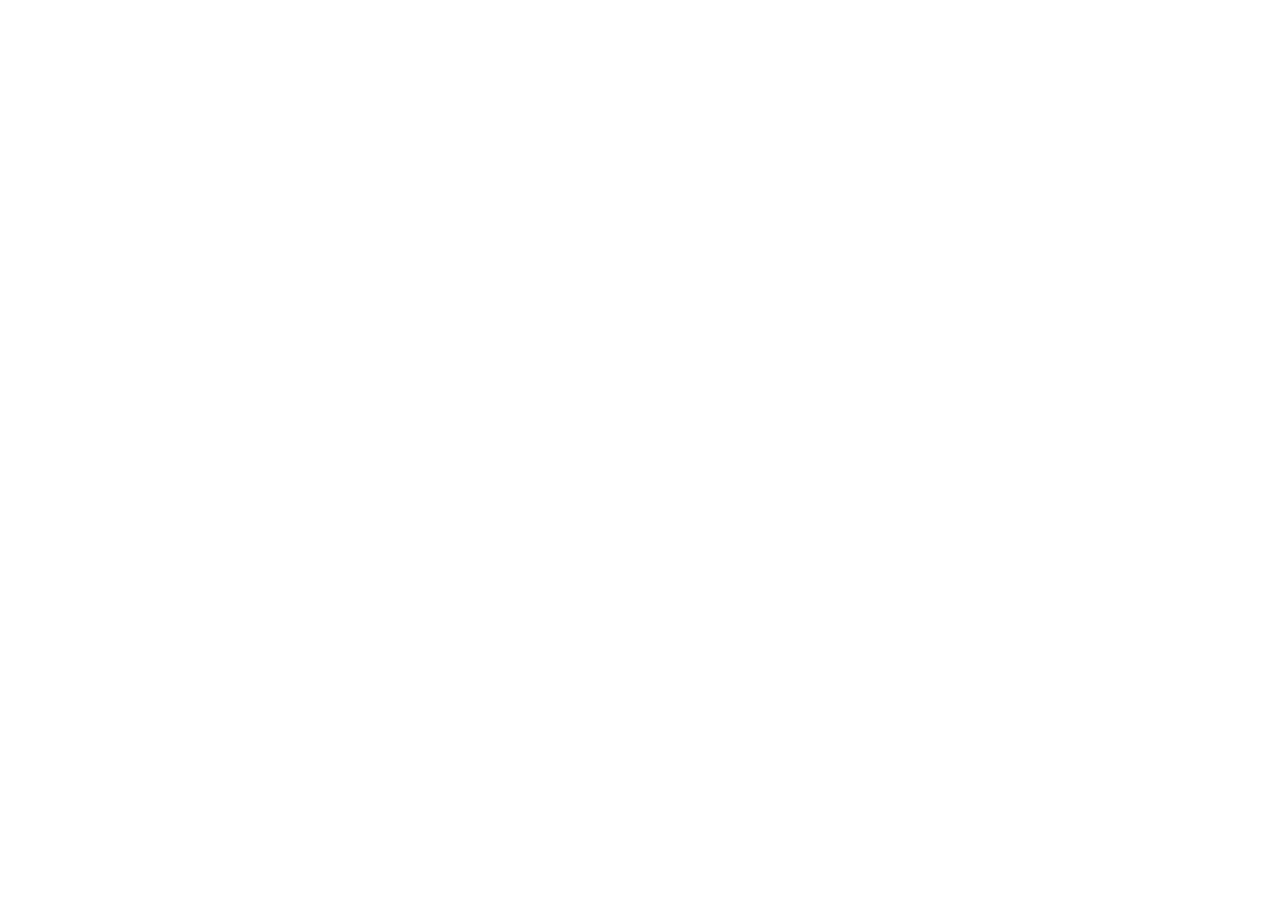
==== docs/avis-legal.html @ bd7a4667 "eeqeqe" ====
<!DOCTYPE html> 
<html lang="ca"> 
<head> 
<meta charset="UTF-8"> 
<meta name="viewport" content="width=device-width, initial-scale=1.0"> 
<title>FoodLogístic S.A. | Logística Alimentària a Mataró</title> 
<link href="https://fonts.googleapis.com/css2?family=Inter:wght@400;700&family=Montserrat:wght@800&display=swap" rel="stylesheet"> 

<style>
/* --- VARIABLES CSS --- */
:root {
--primary: #e63946;
--secondary: #1d3557;
--accent: #457b9d;
--bg-light: #f1faee;
--text-dark: #1d1d1b;
--white: #ffffff;
--transition: all 0.3s ease;
}

* {
margin: 0;
padding: 0;
box-sizing: border-box;
}

body {
font-family: 'Inter', sans-serif;
line-height: 1.6;
color: var(--text-dark);
scroll-behavior: smooth;
}

.container {
max-width: 1200px;
margin: 0 auto;
padding: 0 2rem;
}

h1, h2, h3 {
font-family: 'Montserrat', sans-serif;
text-transform: uppercase;
}

ul { list-style: none; }

a {
text-decoration: none;
color: inherit;
}

/* --- NAVEGACIÓ --- */
header {
background-color: var(--white);
padding: 1.5rem 0;
position: fixed;
width: 100%;
top: 0;
z-index: 1000;
box-shadow: 0 2px 10px rgba(0,0,0,0.1);
}

nav {
display: flex;
justify-content: space-between;
align-items: center;
}

.logo {
font-size: 1.5rem;
font-weight: 800;
color: var(--secondary);
letter-spacing: -1px;
}

.logo span {
color: var(--primary);
}

.nav-links {
display: flex;
gap: 2rem;
}

.nav-links a {
font-weight: 700;
font-size: 0.9rem;
transition: var(--transition);
}

.nav-links a:hover {
color: var(--primary);
}

/* --- HERO --- */
#inici {
height: 80vh;
background: linear-gradient(rgba(29, 53, 87, 0.7), rgba(29, 53, 87, 0.7)), url('https://images.unsplash.com/photo-1586528116311-ad8dd3c8310d?auto=format&fit=crop&q=80&w=1600') no-repeat center center/cover;
display: flex;
align-items: center;
justify-content: center;
text-align: center;
color: var(--white);
margin-top: 60px;
}

.hero-content h1 {
font-size: 3.5rem;
margin-bottom: 1rem;
line-height: 1.1;
}

.hero-content p {
font-size: 1.2rem;
margin-bottom: 2rem;
max-width: 700px;
margin-inline: auto;
}

.btn {
display: inline-block;
padding: 1rem 2.5rem;
background-color: var(--primary);
color: var(--white);
font-weight: 700;
border-radius: 4px;
transition: var(--transition);
border: none;
cursor: pointer;
}

.btn:hover {
background-color: #c92a35;
transform: translateY(-3px);
}

/* --- SECCIONS --- */
section {
padding: 100px 0;
}

.section-title {
text-align: center;
margin-bottom: 3rem;
font-size: 2.5rem;
color: var(--secondary);
}

.services-grid {
display: grid;
grid-template-columns: repeat(auto-fit, minmax(300px, 1fr));
gap: 2rem;
}

.service-card {
background: var(--white);
padding: 2.5rem;
border-radius: 8px;
box-shadow: 0 5px 15px rgba(0,0,0,0.05);
border-bottom: 4px solid var(--accent);
transition: var(--transition);
}

.service-card:hover {
transform: translateY(-10px);
border-bottom-color: var(--primary);
}

.service-card h3 {
margin-bottom: 1rem;
color: var(--secondary);
}

/* --- SOBRE NOSALTRES --- */
#sobre-nosaltres {
background-color: var(--bg-light);
}

.about-flex {
display: flex;
align-items: center;
gap: 4rem;
flex-wrap: wrap;
}

.about-text {
flex: 1;
min-width: 300px;
}

.about-image {
flex: 1;
min-width: 300px;
}

.about-image img {
width: 100%;
border-radius: 12px;
box-shadow: 20px 20px 0 var(--secondary);
}

/* --- CONTACTE --- */
.contact-wrapper {
max-width: 800px;
margin: 0 auto;
background: var(--white);
padding: 3rem;
border-radius: 12px;
box-shadow: 0 15px 35px rgba(0,0,0,0.1);
}

.form-grid {
display: grid;
grid-template-columns: 1fr 1fr;
gap: 1.5rem;
margin-bottom: 1.5rem;
}

.form-group {
display: flex;
flex-direction: column;
}

.form-group label {
font-weight: 700;
margin-bottom: 0.5rem;
font-size: 0.9rem;
}

.form-group input,
.form-group textarea {
padding: 0.8rem;
border: 1px solid #ddd;
border-radius: 4px;
font-family: inherit;
}

.form-group input:focus,
.form-group textarea:focus {
outline: 2px solid var(--accent);
border-color: var(--accent);
}

.full-width {
grid-column: span 2;
}

/* --- CHECKBOXES CONSENTIMENT --- */
.checkbox-group {
display: flex;
align-items: flex-start;
gap: 0.75rem;
margin-bottom: 1rem;
padding: 1rem;
background: var(--bg-light);
border-radius: 6px;
border-left: 3px solid var(--accent);
}

.checkbox-group input[type="checkbox"] {
margin-top: 3px;
width: 18px;
height: 18px;
flex-shrink: 0;
accent-color: var(--primary);
cursor: pointer;
}

.checkbox-group label {
font-size: 0.85rem;
line-height: 1.5;
color: var(--text-dark);
cursor: pointer;
}

.checkbox-group label a {
color: var(--primary);
text-decoration: underline;
font-weight: 700;
}

.checkbox-group label a:hover {
color: var(--secondary);
}

.checkbox-required {
border-left-color: var(--primary);
}

#form-feedback {
display: none;
margin-top: 1.5rem;
padding: 1rem;
background-color: #d4edda;
color: #155724;
border-radius: 4px;
text-align: center;
}

/* --- FOOTER --- */
footer {
background-color: var(--secondary);
color: var(--white);
padding: 4rem 0 2rem;
text-align: center;
}

.footer-info {
margin-bottom: 2rem;
}

.footer-info p {
opacity: 0.8;
font-size: 0.9rem;
}

.footer-links {
display: flex;
justify-content: center;
gap: 2rem;
margin-bottom: 1.5rem;
flex-wrap: wrap;
}

.footer-links a {
color: rgba(255,255,255,0.7);
font-size: 0.85rem;
text-decoration: underline;
transition: var(--transition);
}

.footer-links a:hover {
color: var(--white);
}

/* RESPONSIVE */
@media (max-width: 768px) {
.nav-links { display: none; }
.hero-content h1 { font-size: 2.2rem; }
.form-grid { grid-template-columns: 1fr; }
.full-width { grid-column: span 1; }
.modal-box { padding: 2rem 1.5rem; }
#cookie-banner {
flex-direction: column;
align-items: flex-start;
}
}
</style>
</head>

<script type="text/javascript">
var sc_project=13221954;
var sc_invisible=1;
var sc_security="a94a6c61";
</script>

<script type="text/javascript" src="https://www.statcounter.com/counter/counter.js" async></script>

<noscript>
<div class="statcounter">
<a title="Web Analytics Made Easy - Statcounter" href="https://statcounter.com/" target="_blank">
<img class="statcounter" src="https://c.statcounter.com/13221954/0/a94a6c61/1/" alt="Web Analytics Made Easy - Statcounter" referrerPolicy="no-referrer-when-downgrade">
</a>
</div>
</noscript>

<body>
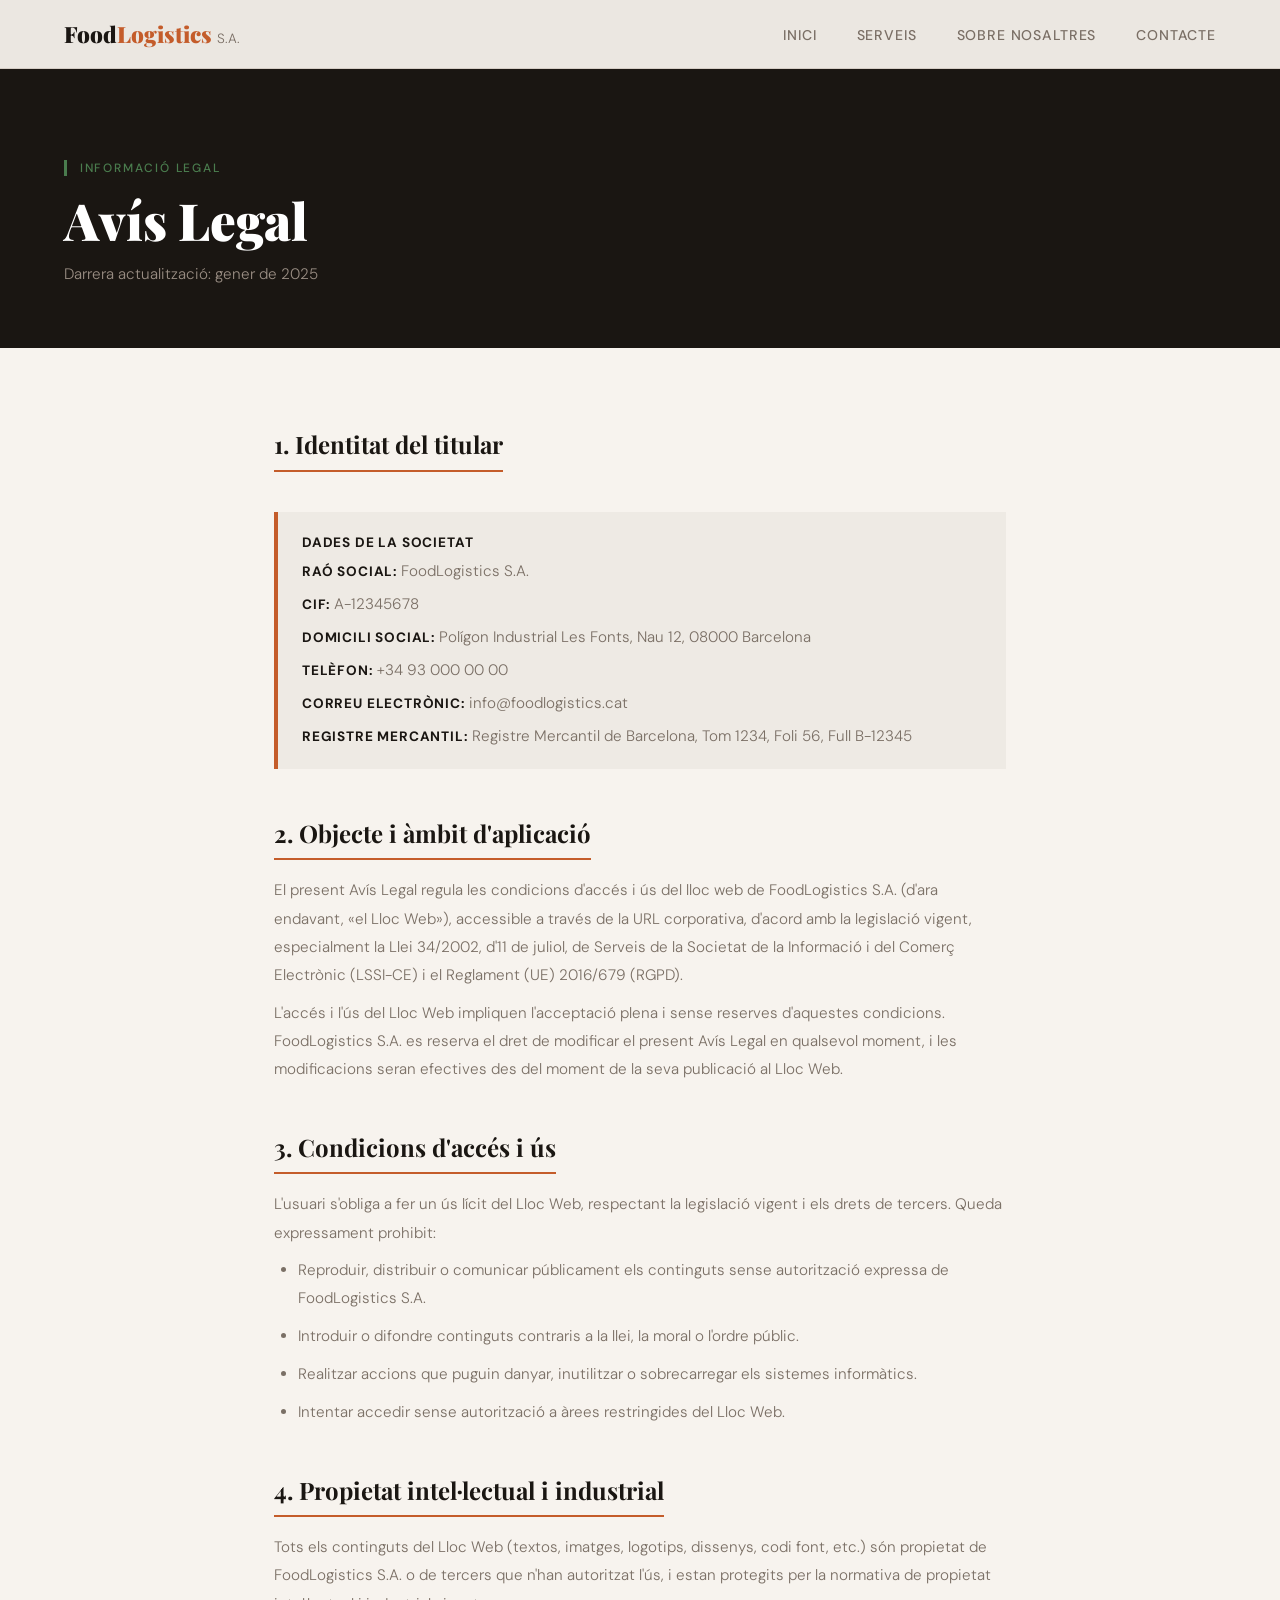
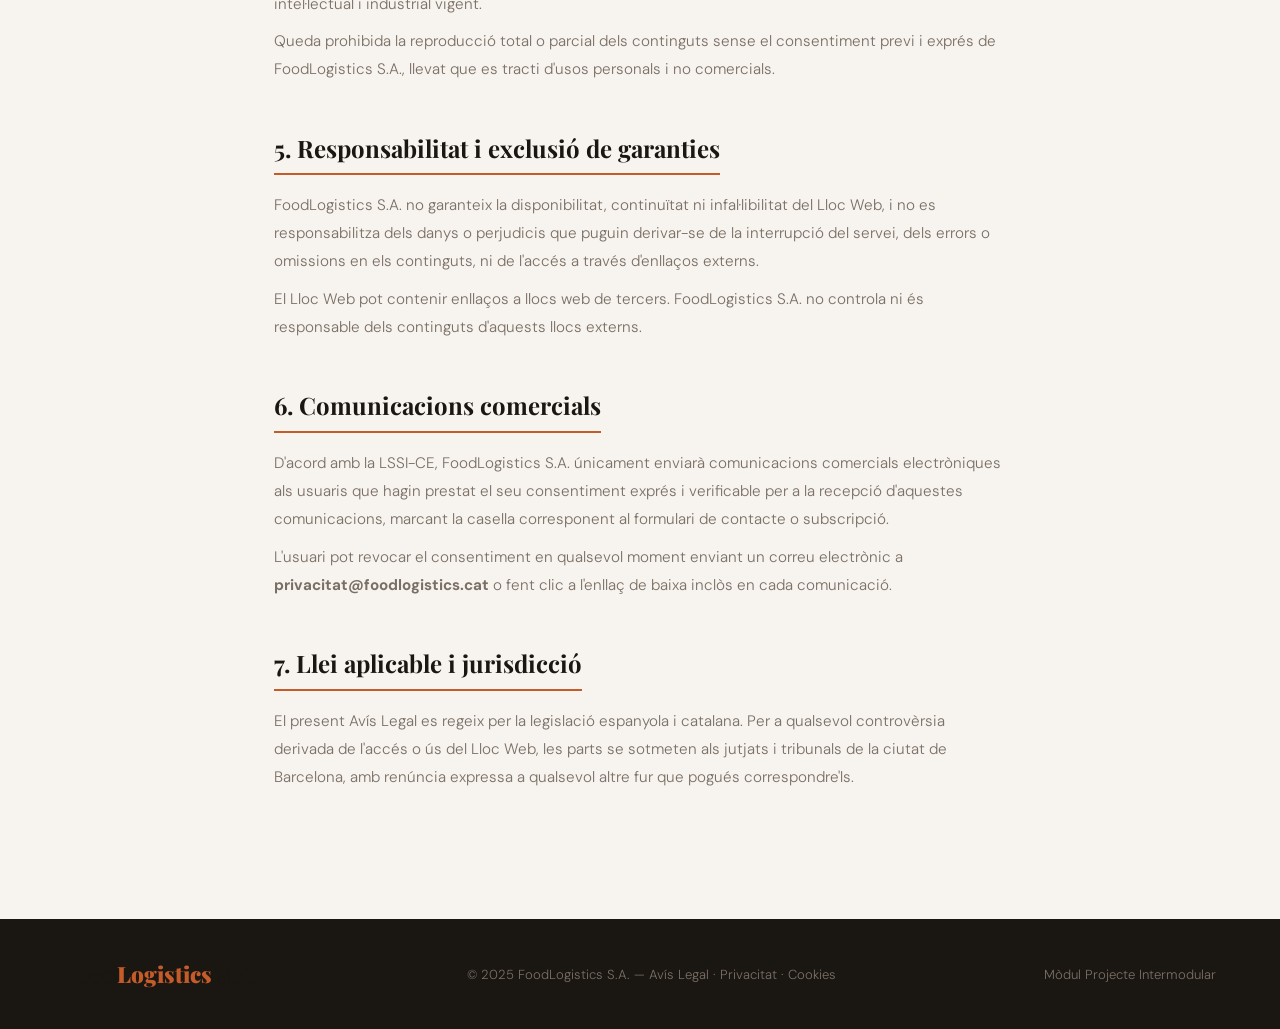
==== commit 7f0d5027: "sss" ====
--- a/docs/avis-legal.html
+++ b/docs/avis-legal.html
@@ -1,367 +1,146 @@
-<!DOCTYPE html> 
-<html lang="ca"> 
-<head> 
-<meta charset="UTF-8"> 
-<meta name="viewport" content="width=device-width, initial-scale=1.0"> 
-<title>FoodLogístic S.A. | Logística Alimentària a Mataró</title> 
-<link href="https://fonts.googleapis.com/css2?family=Inter:wght@400;700&family=Montserrat:wght@800&display=swap" rel="stylesheet"> 
+<!DOCTYPE html>
+<html lang="ca">
+<head>
+  <meta charset="UTF-8" />
+  <meta name="viewport" content="width=device-width, initial-scale=1.0"/>
+  <title>Avís Legal — FoodLogistics S.A.</title>
+  <link rel="preconnect" href="https://fonts.googleapis.com">
+  <link href="https://fonts.googleapis.com/css2?family=Playfair+Display:wght@400;700;900&family=DM+Sans:wght@300;400;500&display=swap" rel="stylesheet">
+  <style>
+    :root {
+      --bg: #F7F3EE; --dark: #1A1612; --accent: #C45C2A; --accent2: #4A7C4E;
+      --muted: #7A6F65; --card: #EEEAE4; --border: #D4CCC4; --white: #FFFFFF;
+    }
+    *, *::before, *::after { box-sizing: border-box; margin: 0; padding: 0; }
+    html { scroll-behavior: smooth; }
+    body { background: var(--bg); color: var(--dark); font-family: 'DM Sans', sans-serif; font-weight: 300; }
+    nav {
+      position: fixed; top: 0; left: 0; right: 0; z-index: 100;
+      display: flex; align-items: center; justify-content: space-between;
+      padding: 1.2rem 5%;
+      background: rgba(247,243,238,0.95); backdrop-filter: blur(10px);
+      border-bottom: 1px solid var(--border);
+    }
+    .logo { font-family: 'Playfair Display', serif; font-weight: 900; font-size: 1.4rem; color: var(--dark); text-decoration: none; }
+    .logo span { color: var(--accent); }
+    nav ul { list-style: none; display: flex; gap: 2.5rem; }
+    nav ul a { text-decoration: none; font-size: 0.88rem; font-weight: 500; letter-spacing: 0.06em; text-transform: uppercase; color: var(--muted); transition: color 0.2s; }
+    nav ul a:hover { color: var(--accent); }
+    .page-hero {
+      padding: 10rem 5% 4rem;
+      background: var(--dark);
+    }
+    .page-hero .tag { font-size: 0.75rem; letter-spacing: 0.15em; text-transform: uppercase; color: var(--accent2); font-weight: 500; border-left: 3px solid var(--accent2); padding-left: 0.8rem; margin-bottom: 1rem; display: block; }
+    .page-hero h1 { font-family: 'Playfair Display', serif; font-size: clamp(2.5rem, 4vw, 4rem); font-weight: 900; color: var(--white); line-height: 1.1; }
+    .page-hero p { color: #9A8E84; margin-top: 1rem; font-size: 0.95rem; }
+    .content-wrap { max-width: 860px; margin: 0 auto; padding: 5rem 5%; }
+    .legal-section { margin-bottom: 3rem; }
+    .legal-section h2 { font-family: 'Playfair Display', serif; font-size: 1.5rem; font-weight: 700; color: var(--dark); margin-bottom: 1rem; padding-bottom: 0.6rem; border-bottom: 2px solid var(--accent); display: inline-block; }
+    .legal-section h3 { font-size: 1rem; font-weight: 500; color: var(--dark); margin: 1.2rem 0 0.4rem; }
+    .legal-section p, .legal-section li { font-size: 0.95rem; line-height: 1.85; color: var(--muted); margin-bottom: 0.6rem; }
+    .legal-section ul { padding-left: 1.5rem; margin-bottom: 0.8rem; }
+    .info-box { background: var(--card); border-left: 4px solid var(--accent); padding: 1.2rem 1.5rem; margin: 1.5rem 0; }
+    .info-box strong { color: var(--dark); font-size: 0.85rem; letter-spacing: 0.06em; text-transform: uppercase; }
+    .info-box p { margin: 0.3rem 0 0; }
+    footer { background: var(--dark); color: #7A6F65; padding: 2.5rem 5%; display: flex; align-items: center; justify-content: space-between; font-size: 0.82rem; }
+    footer a { color: #7A6F65; text-decoration: none; }
+    footer a:hover { color: var(--accent); }
+    @media(max-width:600px){ nav ul { display: none; } }
+  </style>
+</head>
+<body>
+<nav>
+  <a href="foodlogistics.html" class="logo">Food<span>Logistics</span> <small style="font-size:0.6em;font-weight:300;font-family:'DM Sans',sans-serif;color:var(--muted);">S.A.</small></a>
+  <ul>
+    <li><a href="foodlogistics.html#inici">Inici</a></li>
+    <li><a href="foodlogistics.html#serveis">Serveis</a></li>
+    <li><a href="foodlogistics.html#sobre">Sobre nosaltres</a></li>
+    <li><a href="foodlogistics.html#contacte">Contacte</a></li>
+  </ul>
+</nav>
 
-<style>
-/* --- VARIABLES CSS --- */
-:root {
---primary: #e63946;
---secondary: #1d3557;
---accent: #457b9d;
---bg-light: #f1faee;
---text-dark: #1d1d1b;
---white: #ffffff;
---transition: all 0.3s ease;
-}
+<div class="page-hero">
+  <span class="tag">Informació legal</span>
+  <h1>Avís Legal</h1>
+  <p>Darrera actualització: gener de 2025</p>
+</div>
 
-* {
-margin: 0;
-padding: 0;
-box-sizing: border-box;
-}
+<div class="content-wrap">
 
-body {
-font-family: 'Inter', sans-serif;
-line-height: 1.6;
-color: var(--text-dark);
-scroll-behavior: smooth;
-}
+  <div class="legal-section">
+    <h2>1. Identitat del titular</h2>
+    <div class="info-box">
+      <strong>Dades de la societat</strong>
+      <p><strong>Raó social:</strong> FoodLogistics S.A.</p>
+      <p><strong>CIF:</strong> A-12345678</p>
+      <p><strong>Domicili social:</strong> Polígon Industrial Les Fonts, Nau 12, 08000 Barcelona</p>
+      <p><strong>Telèfon:</strong> +34 93 000 00 00</p>
+      <p><strong>Correu electrònic:</strong> info@foodlogistics.cat</p>
+      <p><strong>Registre Mercantil:</strong> Registre Mercantil de Barcelona, Tom 1234, Foli 56, Full B-12345</p>
+    </div>
+  </div>
 
-.container {
-max-width: 1200px;
-margin: 0 auto;
-padding: 0 2rem;
-}
+  <div class="legal-section">
+    <h2>2. Objecte i àmbit d'aplicació</h2>
+    <p>El present Avís Legal regula les condicions d'accés i ús del lloc web de FoodLogistics S.A. (d'ara endavant, «el Lloc Web»), accessible a través de la URL corporativa, d'acord amb la legislació vigent, especialment la Llei 34/2002, d'11 de juliol, de Serveis de la Societat de la Informació i del Comerç Electrònic (LSSI-CE) i el Reglament (UE) 2016/679 (RGPD).</p>
+    <p>L'accés i l'ús del Lloc Web impliquen l'acceptació plena i sense reserves d'aquestes condicions. FoodLogistics S.A. es reserva el dret de modificar el present Avís Legal en qualsevol moment, i les modificacions seran efectives des del moment de la seva publicació al Lloc Web.</p>
+  </div>
 
-h1, h2, h3 {
-font-family: 'Montserrat', sans-serif;
-text-transform: uppercase;
-}
+  <div class="legal-section">
+    <h2>3. Condicions d'accés i ús</h2>
+    <p>L'usuari s'obliga a fer un ús lícit del Lloc Web, respectant la legislació vigent i els drets de tercers. Queda expressament prohibit:</p>
+    <ul>
+      <li>Reproduir, distribuir o comunicar públicament els continguts sense autorització expressa de FoodLogistics S.A.</li>
+      <li>Introduir o difondre continguts contraris a la llei, la moral o l'ordre públic.</li>
+      <li>Realitzar accions que puguin danyar, inutilitzar o sobrecarregar els sistemes informàtics.</li>
+      <li>Intentar accedir sense autorització a àrees restringides del Lloc Web.</li>
+    </ul>
+  </div>
 
-ul { list-style: none; }
+  <div class="legal-section">
+    <h2>4. Propietat intel·lectual i industrial</h2>
+    <p>Tots els continguts del Lloc Web (textos, imatges, logotips, dissenys, codi font, etc.) són propietat de FoodLogistics S.A. o de tercers que n'han autoritzat l'ús, i estan protegits per la normativa de propietat intel·lectual i industrial vigent.</p>
+    <p>Queda prohibida la reproducció total o parcial dels continguts sense el consentiment previ i exprés de FoodLogistics S.A., llevat que es tracti d'usos personals i no comercials.</p>
+  </div>
 
-a {
-text-decoration: none;
-color: inherit;
-}
+  <div class="legal-section">
+    <h2>5. Responsabilitat i exclusió de garanties</h2>
+    <p>FoodLogistics S.A. no garanteix la disponibilitat, continuïtat ni infal·libilitat del Lloc Web, i no es responsabilitza dels danys o perjudicis que puguin derivar-se de la interrupció del servei, dels errors o omissions en els continguts, ni de l'accés a través d'enllaços externs.</p>
+    <p>El Lloc Web pot contenir enllaços a llocs web de tercers. FoodLogistics S.A. no controla ni és responsable dels continguts d'aquests llocs externs.</p>
+  </div>
 
-/* --- NAVEGACIÓ --- */
-header {
-background-color: var(--white);
-padding: 1.5rem 0;
-position: fixed;
-width: 100%;
-top: 0;
-z-index: 1000;
-box-shadow: 0 2px 10px rgba(0,0,0,0.1);
-}
+  <div class="legal-section">
+    <h2>6. Comunicacions comercials</h2>
+    <p>D'acord amb la LSSI-CE, FoodLogistics S.A. únicament enviarà comunicacions comercials electròniques als usuaris que hagin prestat el seu consentiment exprés i verificable per a la recepció d'aquestes comunicacions, marcant la casella corresponent al formulari de contacte o subscripció.</p>
+    <p>L'usuari pot revocar el consentiment en qualsevol moment enviant un correu electrònic a <strong>privacitat@foodlogistics.cat</strong> o fent clic a l'enllaç de baixa inclòs en cada comunicació.</p>
+  </div>
 
-nav {
-display: flex;
-justify-content: space-between;
-align-items: center;
-}
+  <div class="legal-section">
+    <h2>7. Llei aplicable i jurisdicció</h2>
+    <p>El present Avís Legal es regeix per la legislació espanyola i catalana. Per a qualsevol controvèrsia derivada de l'accés o ús del Lloc Web, les parts se sotmeten als jutjats i tribunals de la ciutat de Barcelona, amb renúncia expressa a qualsevol altre fur que pogués correspondre'ls.</p>
+  </div>
 
-.logo {
-font-size: 1.5rem;
-font-weight: 800;
-color: var(--secondary);
-letter-spacing: -1px;
-}
+</div>
 
-.logo span {
-color: var(--primary);
-}
+<footer>
+  <a href="foodlogistics.html" class="logo">Food<span style="color:var(--accent)">Logistics</span> S.A.</a>
+  <span>© 2025 FoodLogistics S.A. — <a href="avis-legal.html">Avís Legal</a> · <a href="politica-privacitat.html">Privacitat</a> · <a href="politica-cookies.html">Cookies</a></span>
+  <span>Mòdul Projecte Intermodular</span>
+</footer>
 
-.nav-links {
-display: flex;
-gap: 2rem;
-}
-
-.nav-links a {
-font-weight: 700;
-font-size: 0.9rem;
-transition: var(--transition);
-}
-
-.nav-links a:hover {
-color: var(--primary);
-}
-
-/* --- HERO --- */
-#inici {
-height: 80vh;
-background: linear-gradient(rgba(29, 53, 87, 0.7), rgba(29, 53, 87, 0.7)), url('https://images.unsplash.com/photo-1586528116311-ad8dd3c8310d?auto=format&fit=crop&q=80&w=1600') no-repeat center center/cover;
-display: flex;
-align-items: center;
-justify-content: center;
-text-align: center;
-color: var(--white);
-margin-top: 60px;
-}
-
-.hero-content h1 {
-font-size: 3.5rem;
-margin-bottom: 1rem;
-line-height: 1.1;
-}
-
-.hero-content p {
-font-size: 1.2rem;
-margin-bottom: 2rem;
-max-width: 700px;
-margin-inline: auto;
-}
-
-.btn {
-display: inline-block;
-padding: 1rem 2.5rem;
-background-color: var(--primary);
-color: var(--white);
-font-weight: 700;
-border-radius: 4px;
-transition: var(--transition);
-border: none;
-cursor: pointer;
-}
-
-.btn:hover {
-background-color: #c92a35;
-transform: translateY(-3px);
-}
-
-/* --- SECCIONS --- */
-section {
-padding: 100px 0;
-}
-
-.section-title {
-text-align: center;
-margin-bottom: 3rem;
-font-size: 2.5rem;
-color: var(--secondary);
-}
-
-.services-grid {
-display: grid;
-grid-template-columns: repeat(auto-fit, minmax(300px, 1fr));
-gap: 2rem;
-}
-
-.service-card {
-background: var(--white);
-padding: 2.5rem;
-border-radius: 8px;
-box-shadow: 0 5px 15px rgba(0,0,0,0.05);
-border-bottom: 4px solid var(--accent);
-transition: var(--transition);
-}
-
-.service-card:hover {
-transform: translateY(-10px);
-border-bottom-color: var(--primary);
-}
-
-.service-card h3 {
-margin-bottom: 1rem;
-color: var(--secondary);
-}
-
-/* --- SOBRE NOSALTRES --- */
-#sobre-nosaltres {
-background-color: var(--bg-light);
-}
-
-.about-flex {
-display: flex;
-align-items: center;
-gap: 4rem;
-flex-wrap: wrap;
-}
-
-.about-text {
-flex: 1;
-min-width: 300px;
-}
-
-.about-image {
-flex: 1;
-min-width: 300px;
-}
-
-.about-image img {
-width: 100%;
-border-radius: 12px;
-box-shadow: 20px 20px 0 var(--secondary);
-}
-
-/* --- CONTACTE --- */
-.contact-wrapper {
-max-width: 800px;
-margin: 0 auto;
-background: var(--white);
-padding: 3rem;
-border-radius: 12px;
-box-shadow: 0 15px 35px rgba(0,0,0,0.1);
-}
-
-.form-grid {
-display: grid;
-grid-template-columns: 1fr 1fr;
-gap: 1.5rem;
-margin-bottom: 1.5rem;
-}
-
-.form-group {
-display: flex;
-flex-direction: column;
-}
-
-.form-group label {
-font-weight: 700;
-margin-bottom: 0.5rem;
-font-size: 0.9rem;
-}
-
-.form-group input,
-.form-group textarea {
-padding: 0.8rem;
-border: 1px solid #ddd;
-border-radius: 4px;
-font-family: inherit;
-}
-
-.form-group input:focus,
-.form-group textarea:focus {
-outline: 2px solid var(--accent);
-border-color: var(--accent);
-}
-
-.full-width {
-grid-column: span 2;
-}
-
-/* --- CHECKBOXES CONSENTIMENT --- */
-.checkbox-group {
-display: flex;
-align-items: flex-start;
-gap: 0.75rem;
-margin-bottom: 1rem;
-padding: 1rem;
-background: var(--bg-light);
-border-radius: 6px;
-border-left: 3px solid var(--accent);
-}
-
-.checkbox-group input[type="checkbox"] {
-margin-top: 3px;
-width: 18px;
-height: 18px;
-flex-shrink: 0;
-accent-color: var(--primary);
-cursor: pointer;
-}
-
-.checkbox-group label {
-font-size: 0.85rem;
-line-height: 1.5;
-color: var(--text-dark);
-cursor: pointer;
-}
-
-.checkbox-group label a {
-color: var(--primary);
-text-decoration: underline;
-font-weight: 700;
-}
-
-.checkbox-group label a:hover {
-color: var(--secondary);
-}
-
-.checkbox-required {
-border-left-color: var(--primary);
-}
-
-#form-feedback {
-display: none;
-margin-top: 1.5rem;
-padding: 1rem;
-background-color: #d4edda;
-color: #155724;
-border-radius: 4px;
-text-align: center;
-}
-
-/* --- FOOTER --- */
-footer {
-background-color: var(--secondary);
-color: var(--white);
-padding: 4rem 0 2rem;
-text-align: center;
-}
-
-.footer-info {
-margin-bottom: 2rem;
-}
-
-.footer-info p {
-opacity: 0.8;
-font-size: 0.9rem;
-}
-
-.footer-links {
-display: flex;
-justify-content: center;
-gap: 2rem;
-margin-bottom: 1.5rem;
-flex-wrap: wrap;
-}
-
-.footer-links a {
-color: rgba(255,255,255,0.7);
-font-size: 0.85rem;
-text-decoration: underline;
-transition: var(--transition);
-}
-
-.footer-links a:hover {
-color: var(--white);
-}
-
-/* RESPONSIVE */
-@media (max-width: 768px) {
-.nav-links { display: none; }
-.hero-content h1 { font-size: 2.2rem; }
-.form-grid { grid-template-columns: 1fr; }
-.full-width { grid-column: span 1; }
-.modal-box { padding: 2rem 1.5rem; }
-#cookie-banner {
-flex-direction: column;
-align-items: flex-start;
-}
-}
-</style>
-</head>
-
+<!-- Default Statcounter code for Web Corporativa de FoodLogistics
+https://polabenza.github.io/web_corporativa_pac/ -->
 <script type="text/javascript">
-var sc_project=13221954;
-var sc_invisible=1;
-var sc_security="a94a6c61";
+var sc_project=13222533; 
+var sc_invisible=1; 
+var sc_security="983d4f93"; 
 </script>
-
-<script type="text/javascript" src="https://www.statcounter.com/counter/counter.js" async></script>
-
-<noscript>
-<div class="statcounter">
-<a title="Web Analytics Made Easy - Statcounter" href="https://statcounter.com/" target="_blank">
-<img class="statcounter" src="https://c.statcounter.com/13221954/0/a94a6c61/1/" alt="Web Analytics Made Easy - Statcounter" referrerPolicy="no-referrer-when-downgrade">
-</a>
-</div>
-</noscript>
-
-<body>+<script type="text/javascript"
+src="https://www.statcounter.com/counter/counter.js" async></script>
+<noscript><div class="statcounter"><a title="Web Analytics"
+href="https://statcounter.com/" target="_blank"><img class="statcounter"
+src="https://c.statcounter.com/13222533/0/983d4f93/1/" alt="Web Analytics"
+referrerPolicy="no-referrer-when-downgrade"></a></div></noscript>
+<!-- End of Statcounter Code -->
+</body>
+</html>
